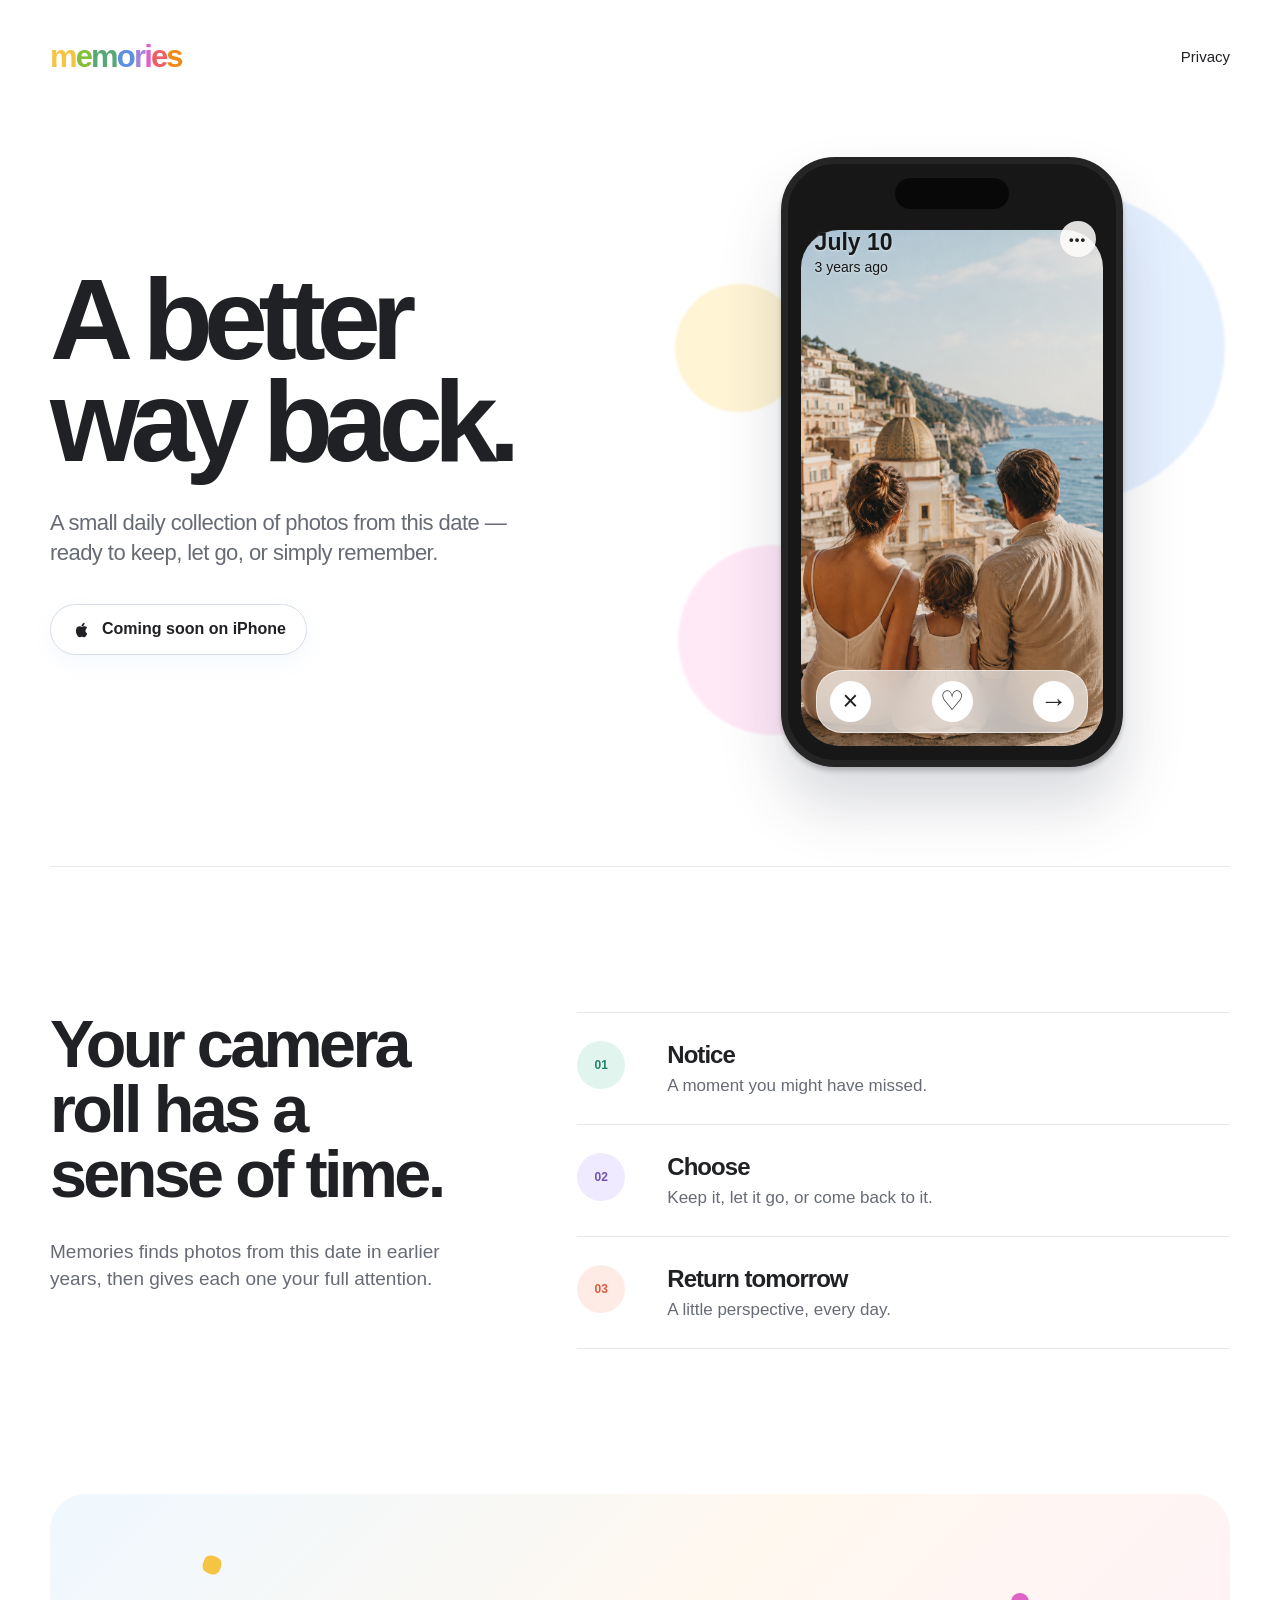
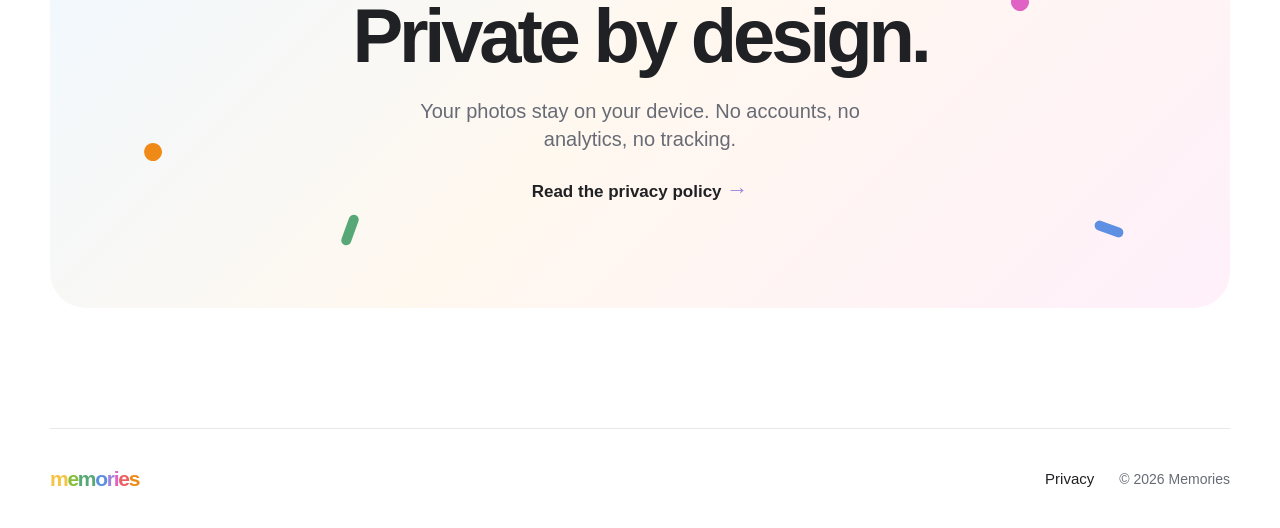
==== index.html @ 8d1397f8 "Publish Memories website" ====
<!doctype html>
<html lang="en">
  <head>
    <meta charset="utf-8" />
    <meta name="viewport" content="width=device-width, initial-scale=1" />
    <meta name="description" content="Memories brings photos from this date back into view, privately on your iPhone." />
    <title>Memories — A better way back</title>
    <link rel="stylesheet" href="styles.css" />
  </head>
  <body>
    <main>
      <nav class="nav shell" aria-label="Main navigation">
        <a class="wordmark" href="./" aria-label="Memories home"><span>m</span><span>e</span><span>m</span><span>o</span><span>r</span><span>i</span><span>e</span><span>s</span></a>
        <a class="nav-link" href="privacy/">Privacy</a>
      </nav>

      <section class="hero shell">
        <div class="hero-copy">
          <h1>A better<br />way back.</h1>
          <p>A small daily collection of photos from this date — ready to keep, let go, or simply remember.</p>
          <span class="coming-soon" aria-label="Coming soon on iPhone"><svg viewBox="0 0 24 24" aria-hidden="true"><path d="M16.7 13.1c0-2 1.7-3 1.8-3.1-1-1.4-2.5-1.6-3-1.6-1.3-.1-2.5.8-3.1.8-.7 0-1.6-.8-2.7-.8-1.4 0-2.7.8-3.4 2.1-1.5 2.6-.4 6.4 1 8.4.7 1 1.5 2.1 2.6 2 .9 0 1.3-.6 2.5-.6s1.5.6 2.5.6c1.1 0 1.8-1 2.5-2 .8-1.2 1.1-2.3 1.1-2.4-.1 0-2.1-.8-2.1-3.4ZM14.7 7.1c.6-.7 1-1.7.9-2.7-.9 0-2 .6-2.6 1.3-.6.6-1.1 1.6-1 2.6 1 .1 2-.5 2.7-1.2Z"/></svg>Coming soon on iPhone</span>
        </div>
        <div class="phone-stage" aria-label="Memories app preview">
          <div class="orbit orbit-blue"></div><div class="orbit orbit-pink"></div><div class="orbit orbit-yellow"></div>
          <div class="phone">
            <div class="island"></div>
            <div class="phone-ui"><p class="date">July 10</p><p class="years">3 years ago</p><button class="more" aria-label="More options">•••</button></div>
            <img src="assets/hero-memory.png" alt="A family looking over an Italian coastal town" />
            <div class="phone-actions"><span title="Let go">×</span><span title="Keep">♡</span><span title="Skip">→</span></div>
          </div>
        </div>
      </section>

      <section class="ritual shell">
        <div class="ritual-copy"><h2>Your camera roll has a sense of time.</h2><p>Memories finds photos from this date in earlier years, then gives each one your full attention.</p></div>
        <ol class="steps">
          <li><span class="step-dot aqua">01</span><div><strong>Notice</strong><p>A moment you might have missed.</p></div></li>
          <li><span class="step-dot purple">02</span><div><strong>Choose</strong><p>Keep it, let it go, or come back to it.</p></div></li>
          <li><span class="step-dot coral">03</span><div><strong>Return tomorrow</strong><p>A little perspective, every day.</p></div></li>
        </ol>
      </section>

      <section class="privacy-teaser shell"><div class="confetti" aria-hidden="true"><i></i><i></i><i></i><i></i><i></i></div><h2>Private by design.</h2><p>Your photos stay on your device. No accounts, no analytics, no tracking.</p><a class="text-link" href="privacy/">Read the privacy policy <span aria-hidden="true">→</span></a></section>
    </main>
    <footer class="shell"><a class="wordmark small" href="./" aria-label="Memories home"><span>m</span><span>e</span><span>m</span><span>o</span><span>r</span><span>i</span><span>e</span><span>s</span></a><a href="privacy/">Privacy</a><span>© 2026 Memories</span></footer>
  </body>
</html>
---- styles.css ----
:root{--ink:#202124;--muted:#676b75;--line:#e7e8ec;--paper:#fff;--red:#ec6063;--orange:#ef8a16;--yellow:#f6c443;--green:#85c03a;--aqua:#58a877;--blue:#5d8fe3;--purple:#a083db;--pink:#e062c4;--radius:28px}*{box-sizing:border-box}html{scroll-behavior:smooth}body{margin:0;background:var(--paper);color:var(--ink);font-family:-apple-system,BlinkMacSystemFont,"SF Pro Display","Helvetica Neue",Arial,sans-serif;-webkit-font-smoothing:antialiased}.shell{width:min(1180px,calc(100% - 48px));margin-inline:auto}.nav{height:112px;display:flex;align-items:center;justify-content:space-between}.wordmark{display:inline-flex;letter-spacing:-.06em;font-size:31px;font-weight:800;text-decoration:none;line-height:1}.wordmark span:nth-child(1){color:var(--yellow)}.wordmark span:nth-child(2){color:var(--green)}.wordmark span:nth-child(3){color:var(--aqua)}.wordmark span:nth-child(4){color:var(--blue)}.wordmark span:nth-child(5){color:var(--purple)}.wordmark span:nth-child(6){color:var(--pink)}.wordmark span:nth-child(7){color:var(--red)}.wordmark span:nth-child(8){color:var(--orange)}.nav-link,footer a{color:var(--ink);font-size:15px;text-decoration:none}.nav-link:hover,footer a:hover,.text-link:hover,.policy a:hover{text-decoration:underline}.hero{min-height:700px;display:grid;grid-template-columns:1.03fr .97fr;align-items:center;gap:32px;padding:30px 0 84px}.hero-copy h1{margin:0;font-size:clamp(72px,9vw,128px);letter-spacing:-.08em;line-height:.88;font-weight:700}.hero-copy p{max-width:510px;margin:36px 0;font-size:22px;line-height:1.35;letter-spacing:-.025em;color:var(--muted)}.coming-soon{display:inline-flex;align-items:center;gap:10px;padding:14px 20px;border:1px solid #d9dce4;border-radius:999px;font-size:16px;font-weight:600;box-shadow:0 8px 20px #5d8fe311}.coming-soon svg{width:21px;height:21px;fill:currentColor}.phone-stage{position:relative;height:640px;display:grid;place-items:center;isolation:isolate}.phone{position:relative;width:342px;height:610px;padding:66px 13px 14px;border:7px solid #252525;border-radius:54px;background:#171717;box-shadow:0 38px 62px #2a344a2e,0 4px 5px #0003;overflow:hidden;z-index:2}.island{position:absolute;z-index:3;top:14px;left:50%;width:114px;height:31px;border-radius:20px;transform:translateX(-50%);background:#080808}.phone-ui{position:absolute;z-index:3;top:65px;left:27px;color:#15171a;text-shadow:0 1px 3px #fff8}.date{font-size:23px;font-weight:700;margin:0}.years{font-size:14px;margin:3px 0}.more{position:absolute;left:245px;top:-8px;border:0;width:36px;height:36px;border-radius:50%;background:#fffdfcdd;color:#222;font-weight:700;letter-spacing:1px}.phone img{width:100%;height:100%;object-fit:cover;border-radius:38px}.phone-actions{position:absolute;display:flex;justify-content:space-between;align-items:center;left:28px;right:28px;bottom:27px;padding:10px 13px;border:1px solid #fff8;border-radius:26px;background:#ffffffa8;backdrop-filter:blur(16px)}.phone-actions span{display:grid;place-items:center;width:41px;height:41px;border-radius:50%;background:#fff;color:#222;font-size:27px;line-height:1}.orbit{position:absolute;border-radius:50%;filter:blur(1px);opacity:.78}.orbit-blue{width:310px;height:310px;background:#deecff;top:50px;right:5px}.orbit-pink{width:190px;height:190px;background:#ffe4f5;bottom:47px;left:5px}.orbit-yellow{width:128px;height:128px;background:#fff1c7;top:142px;left:2px}.ritual{padding:145px 0;display:grid;grid-template-columns:.78fr 1.22fr;gap:110px;border-top:1px solid var(--line)}h2{margin:0;letter-spacing:-.055em;font-size:clamp(42px,5.2vw,70px);line-height:.98}.ritual-copy p{max-width:420px;margin:30px 0 0;color:var(--muted);font-size:19px;line-height:1.45}.steps{display:grid;gap:0;margin:0;padding:0;list-style:none}.steps li{display:grid;grid-template-columns:70px 1fr;gap:20px;padding:28px 0;border-top:1px solid var(--line)}.steps li:last-child{border-bottom:1px solid var(--line)}.step-dot{display:grid;place-items:center;width:48px;height:48px;border-radius:50%;font-size:12px;font-weight:700}.aqua{background:#e1f5ee;color:#21846a}.purple{background:#efeaff;color:#7152b0}.coral{background:#ffebe6;color:#d85c3d}.steps strong{font-size:24px;letter-spacing:-.04em}.steps p{margin:7px 0 0;color:var(--muted);font-size:17px}.privacy-teaser{position:relative;overflow:hidden;margin-bottom:120px;padding:105px 10%;text-align:center;border-radius:36px;background:linear-gradient(135deg,#eff8ff 0%,#fff8ef 48%,#fff0fa 100%)}.privacy-teaser h2{font-size:clamp(46px,6vw,76px)}.privacy-teaser p{position:relative;z-index:1;max-width:500px;margin:24px auto;color:var(--muted);font-size:20px;line-height:1.4}.text-link{position:relative;z-index:1;color:var(--ink);font-size:17px;font-weight:650;text-decoration:none}.text-link span{color:var(--purple);font-size:22px}.confetti i{position:absolute;width:18px;height:18px;border-radius:7px;transform:rotate(20deg)}.confetti i:nth-child(1){background:var(--yellow);top:15%;left:13%}.confetti i:nth-child(2){background:var(--pink);top:24%;right:17%;border-radius:50%}.confetti i:nth-child(3){background:var(--aqua);bottom:15%;left:25%;width:10px;height:32px}.confetti i:nth-child(4){background:var(--blue);right:9%;bottom:18%;width:30px;height:10px}.confetti i:nth-child(5){background:var(--orange);top:60%;left:8%;border-radius:50%}footer{display:flex;align-items:center;gap:25px;min-height:100px;border-top:1px solid var(--line);color:var(--muted);font-size:14px}footer .small{font-size:21px;margin-right:auto}.privacy-page{background:linear-gradient(130deg,#fff 0%,#fff 42%,#fbfdff 80%,#fff9fd 100%)}.policy{max-width:800px}.policy .nav{height:114px;border-bottom:1px solid var(--line)}.policy-intro{padding:110px 0 72px;border-bottom:1px solid var(--line)}.updated{margin:0 0 19px;color:var(--blue);font-size:14px;font-weight:600}.policy-intro h1{margin:0;letter-spacing:-.07em;font-size:clamp(58px,8vw,92px);line-height:.94}.policy-intro>p:last-child{max-width:570px;margin:28px 0 0;font-size:23px;line-height:1.35;color:var(--muted);letter-spacing:-.025em}.policy article{padding:34px 0 72px}.policy article section{padding:44px 0;border-bottom:1px solid var(--line)}.policy article h2{font-size:32px;letter-spacing:-.045em}.policy article p{max-width:680px;margin:17px 0 0;color:#515661;font-size:17px;line-height:1.62}.policy-end{padding-bottom:75px;margin:0;color:var(--muted);font-size:16px}.policy a{color:var(--blue)}.privacy-page footer{max-width:1180px}
@media (max-width:760px){.shell{width:min(100% - 34px,600px)}.nav{height:84px}.wordmark{font-size:27px}.hero{grid-template-columns:1fr;padding-top:42px;gap:12px;min-height:auto}.hero-copy h1{font-size:clamp(65px,19vw,100px)}.hero-copy p{margin:28px 0;font-size:19px}.phone-stage{height:520px}.phone{transform:scale(.79);transform-origin:center}.ritual{padding:95px 0;grid-template-columns:1fr;gap:55px}.privacy-teaser{padding:72px 25px;margin-bottom:75px;border-radius:26px}.confetti i{transform:scale(.75)}footer{min-height:130px;flex-wrap:wrap;gap:16px}.policy .nav{height:84px}.policy-intro{padding:70px 0 52px}.policy-intro>p:last-child{font-size:20px}.policy article{padding-top:12px}.policy article section{padding:33px 0}.policy article h2{font-size:28px}.policy article p{font-size:16px}.privacy-page footer{width:min(100% - 34px,600px)}}
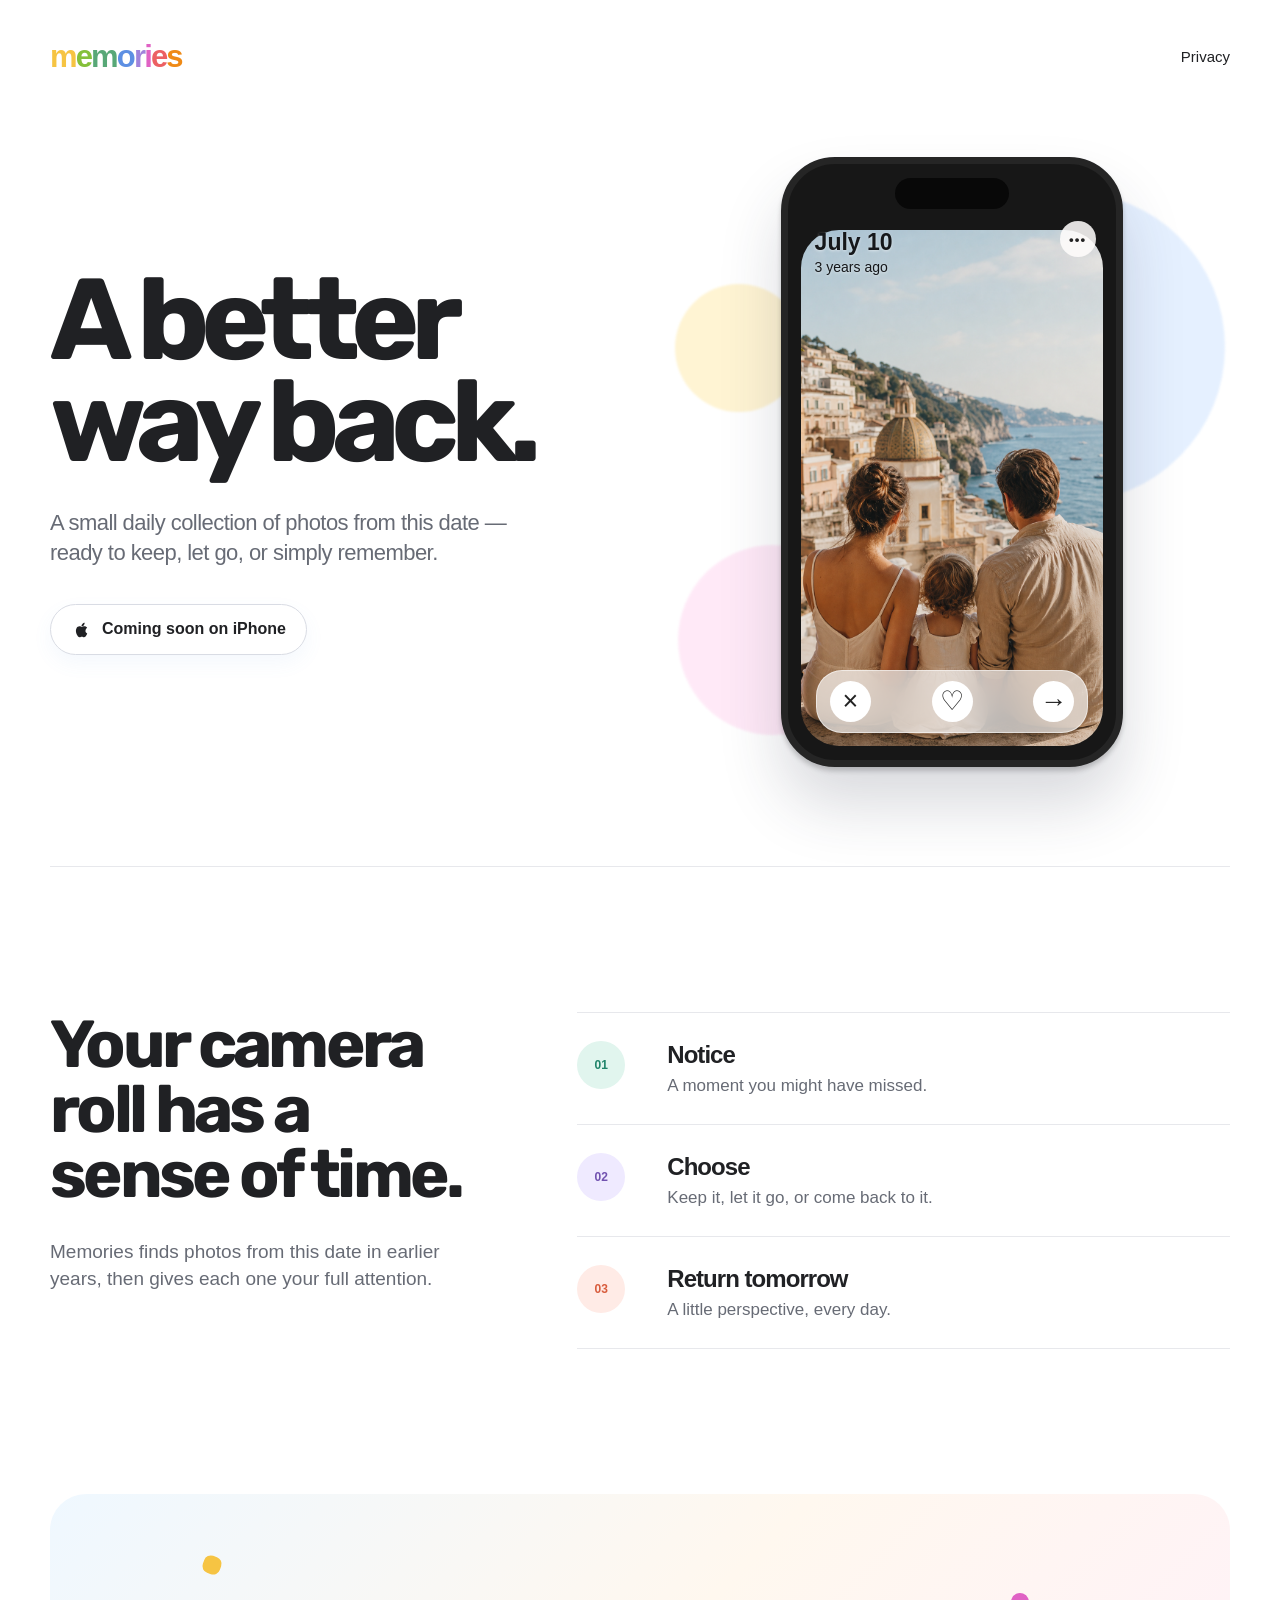
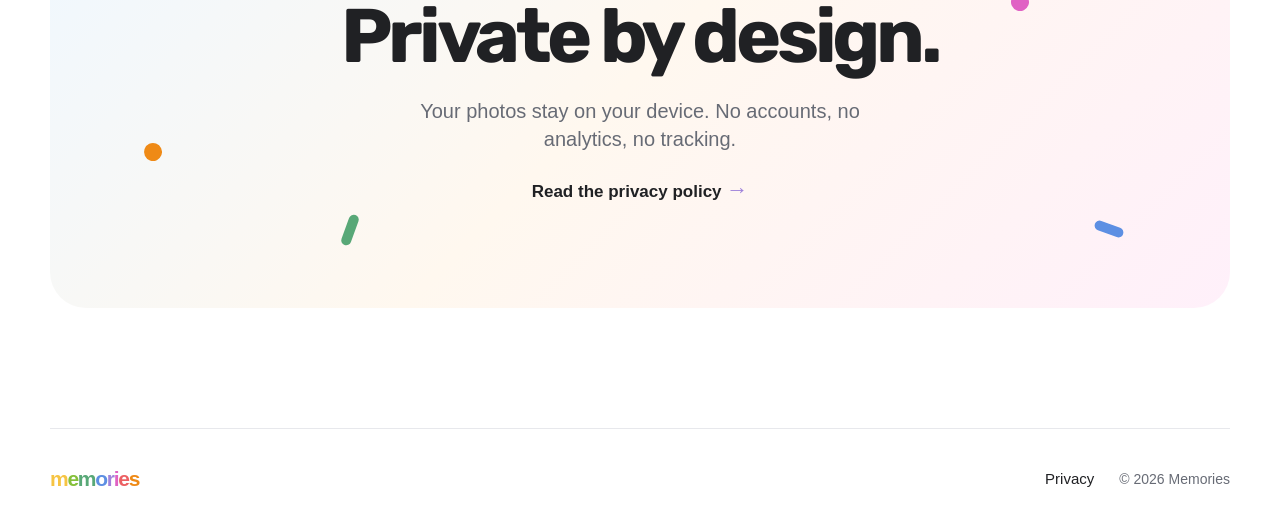
==== commit 3b3fc086: "Use Rubik for display typography" ====
--- a/index.html
+++ b/index.html
@@ -6,6 +6,7 @@
     <meta name="description" content="Memories brings photos from this date back into view, privately on your iPhone." />
     <title>Memories — A better way back</title>
     <link rel="stylesheet" href="styles.css" />
+    <link rel="stylesheet" href="rubik.css" />
   </head>
   <body>
     <main>
--- a/rubik.css
+++ b/rubik.css
@@ -0,0 +1,25 @@
+@font-face {
+  font-family: "Rubik";
+  src: url("assets/fonts/rubik-600.ttf") format("truetype");
+  font-style: normal;
+  font-weight: 600;
+  font-display: swap;
+}
+
+@font-face {
+  font-family: "Rubik";
+  src: url("assets/fonts/rubik-700.ttf") format("truetype");
+  font-style: normal;
+  font-weight: 700;
+  font-display: swap;
+}
+
+.hero-copy h1,
+h2,
+.policy-intro h1 {
+  font-family: "Rubik", -apple-system, BlinkMacSystemFont, "Helvetica Neue", Arial, sans-serif;
+  font-weight: 700;
+}
+
+.hero-copy h1 { letter-spacing: -0.075em; }
+.policy-intro h1 { letter-spacing: -0.065em; }
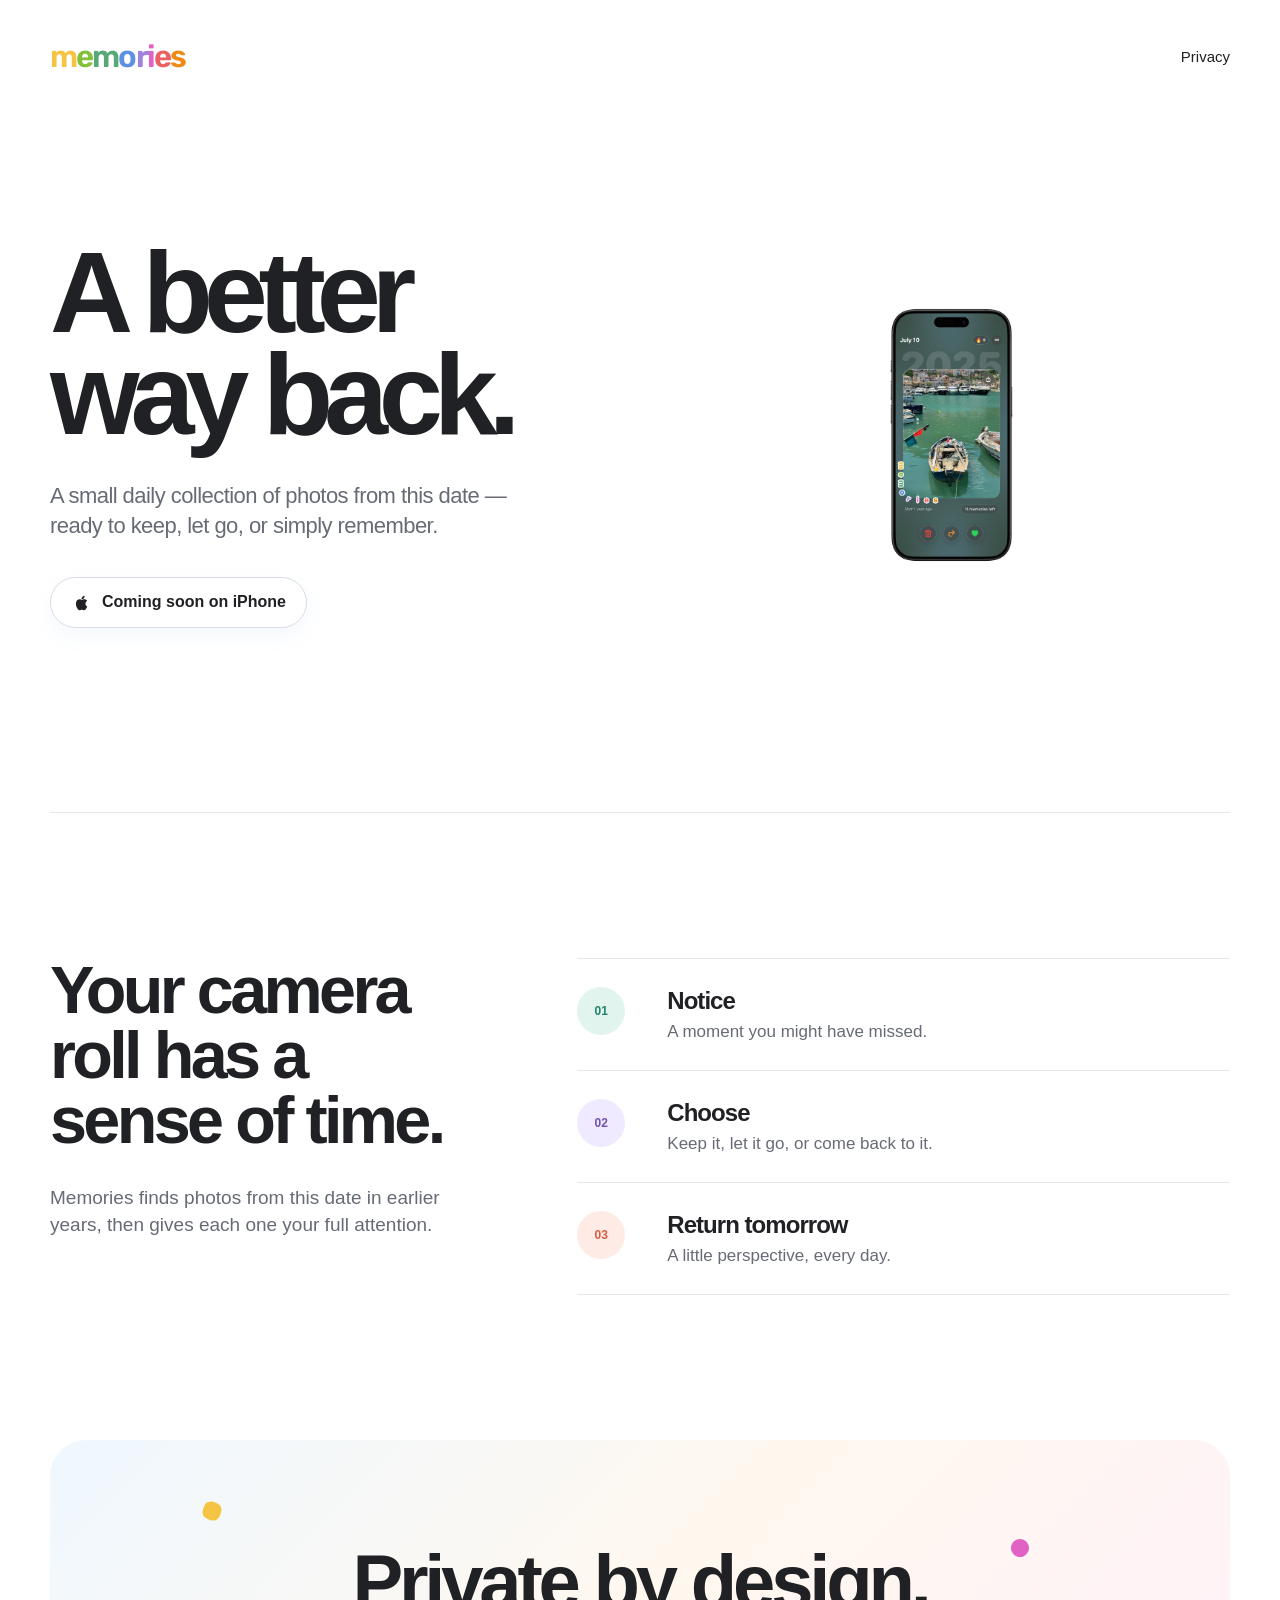
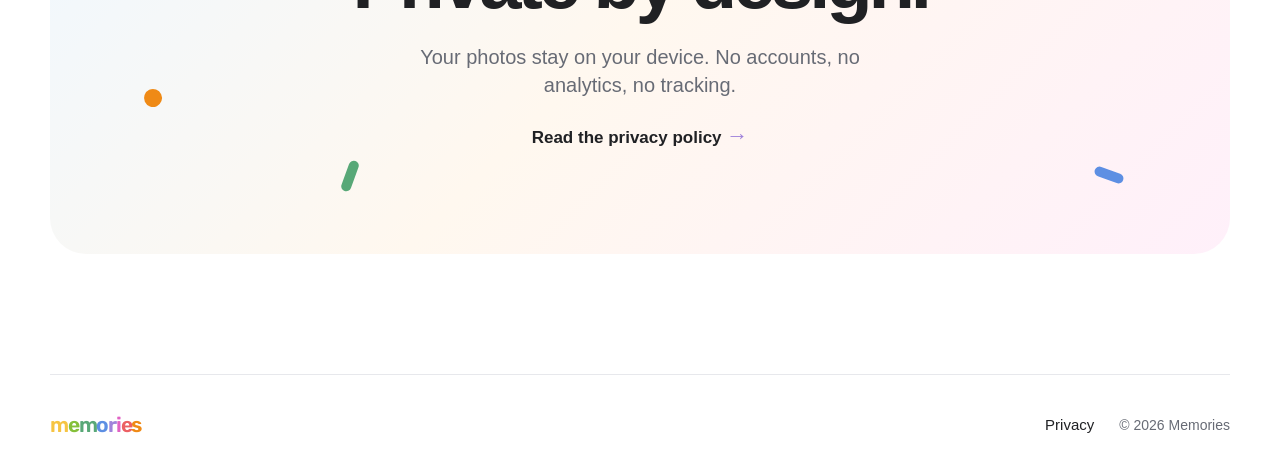
==== commit 8138a6db: "Use real Memories app screenshot in hero" ====
--- a/index.html
+++ b/index.html
@@ -7,6 +7,7 @@
     <title>Memories — A better way back</title>
     <link rel="stylesheet" href="styles.css" />
     <link rel="stylesheet" href="rubik.css" />
+    <link rel="stylesheet" href="screenshot.css" />
   </head>
   <body>
     <main>
@@ -21,15 +22,7 @@
           <p>A small daily collection of photos from this date — ready to keep, let go, or simply remember.</p>
           <span class="coming-soon" aria-label="Coming soon on iPhone"><svg viewBox="0 0 24 24" aria-hidden="true"><path d="M16.7 13.1c0-2 1.7-3 1.8-3.1-1-1.4-2.5-1.6-3-1.6-1.3-.1-2.5.8-3.1.8-.7 0-1.6-.8-2.7-.8-1.4 0-2.7.8-3.4 2.1-1.5 2.6-.4 6.4 1 8.4.7 1 1.5 2.1 2.6 2 .9 0 1.3-.6 2.5-.6s1.5.6 2.5.6c1.1 0 1.8-1 2.5-2 .8-1.2 1.1-2.3 1.1-2.4-.1 0-2.1-.8-2.1-3.4ZM14.7 7.1c.6-.7 1-1.7.9-2.7-.9 0-2 .6-2.6 1.3-.6.6-1.1 1.6-1 2.6 1 .1 2-.5 2.7-1.2Z"/></svg>Coming soon on iPhone</span>
         </div>
-        <div class="phone-stage" aria-label="Memories app preview">
-          <div class="orbit orbit-blue"></div><div class="orbit orbit-pink"></div><div class="orbit orbit-yellow"></div>
-          <div class="phone">
-            <div class="island"></div>
-            <div class="phone-ui"><p class="date">July 10</p><p class="years">3 years ago</p><button class="more" aria-label="More options">•••</button></div>
-            <img src="assets/hero-memory.png" alt="A family looking over an Italian coastal town" />
-            <div class="phone-actions"><span title="Let go">×</span><span title="Keep">♡</span><span title="Skip">→</span></div>
-          </div>
-        </div>
+        <img class="app-screenshot" src="assets/memories-app.png" alt="The Memories app showing a photo from a past July 10" />
       </section>
 
       <section class="ritual shell">
--- a/rubik.css
+++ b/rubik.css
@@ -14,12 +14,7 @@
   font-display: swap;
 }
 
-.hero-copy h1,
-h2,
-.policy-intro h1 {
+.wordmark {
   font-family: "Rubik", -apple-system, BlinkMacSystemFont, "Helvetica Neue", Arial, sans-serif;
-  font-weight: 700;
+  font-weight: 600;
 }
-
-.hero-copy h1 { letter-spacing: -0.075em; }
-.policy-intro h1 { letter-spacing: -0.065em; }
--- a/screenshot.css
+++ b/screenshot.css
@@ -0,0 +1,12 @@
+.app-screenshot {
+  display: block;
+  width: min(100%, 600px);
+  height: auto;
+  margin: 0 auto;
+}
+
+@media (max-width: 760px) {
+  .app-screenshot {
+    width: min(100%, 440px);
+  }
+}
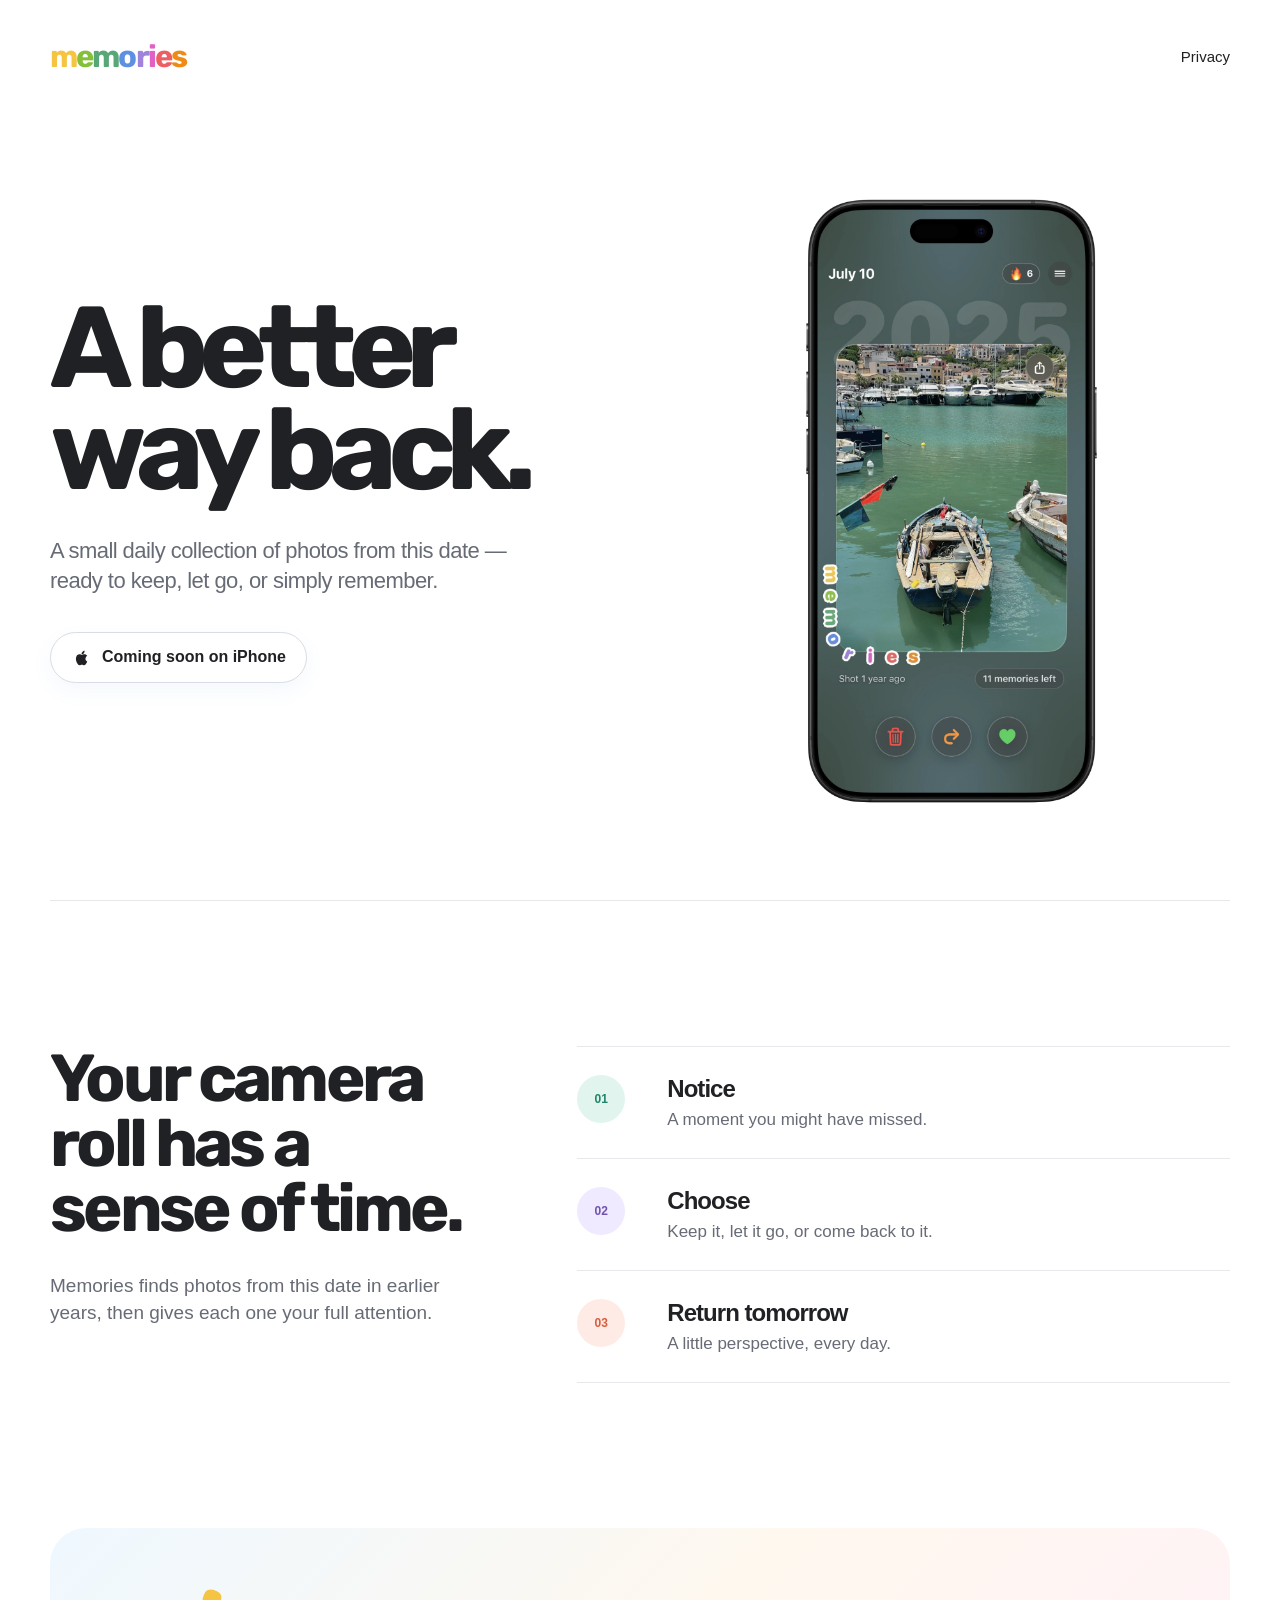
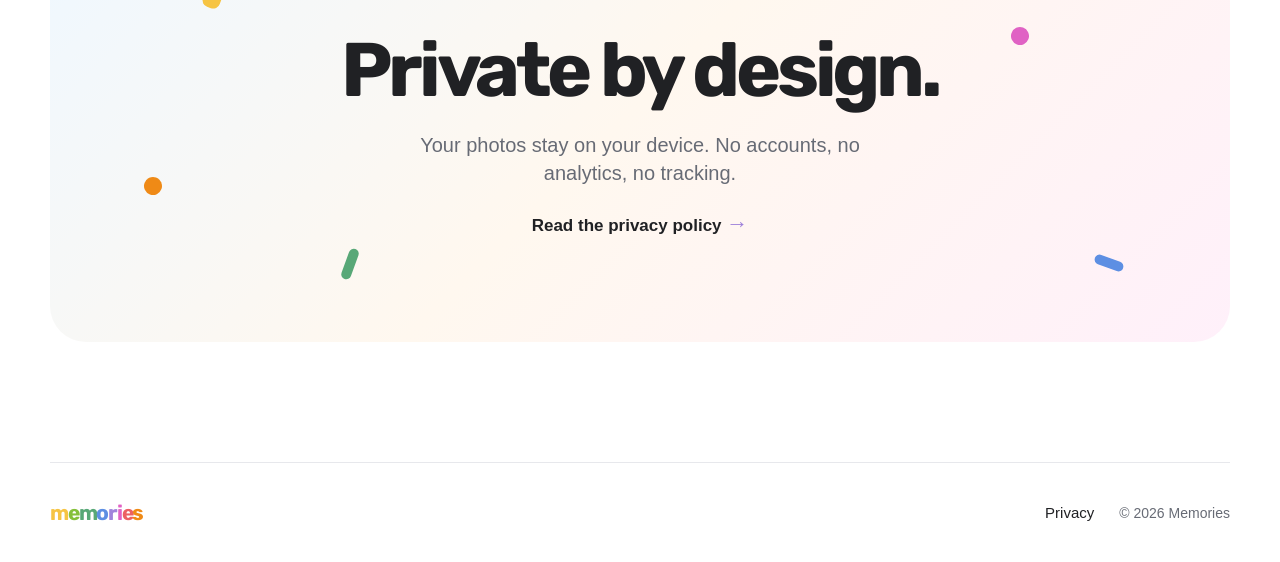
==== commit a8e26ae1: "Optimize hero image and fit desktop hero within viewport" ====
--- a/index.html
+++ b/index.html
@@ -7,7 +7,7 @@
     <title>Memories — A better way back</title>
     <link rel="stylesheet" href="styles.css" />
     <link rel="stylesheet" href="rubik.css" />
-    <link rel="stylesheet" href="screenshot.css" />
+    <link rel="stylesheet" href="screenshot.css?v=2" />
   </head>
   <body>
     <main>
@@ -22,7 +22,14 @@
           <p>A small daily collection of photos from this date — ready to keep, let go, or simply remember.</p>
           <span class="coming-soon" aria-label="Coming soon on iPhone"><svg viewBox="0 0 24 24" aria-hidden="true"><path d="M16.7 13.1c0-2 1.7-3 1.8-3.1-1-1.4-2.5-1.6-3-1.6-1.3-.1-2.5.8-3.1.8-.7 0-1.6-.8-2.7-.8-1.4 0-2.7.8-3.4 2.1-1.5 2.6-.4 6.4 1 8.4.7 1 1.5 2.1 2.6 2 .9 0 1.3-.6 2.5-.6s1.5.6 2.5.6c1.1 0 1.8-1 2.5-2 .8-1.2 1.1-2.3 1.1-2.4-.1 0-2.1-.8-2.1-3.4ZM14.7 7.1c.6-.7 1-1.7.9-2.7-.9 0-2 .6-2.6 1.3-.6.6-1.1 1.6-1 2.6 1 .1 2-.5 2.7-1.2Z"/></svg>Coming soon on iPhone</span>
         </div>
-        <img class="app-screenshot" src="assets/memories-app.png" alt="The Memories app showing a photo from a past July 10" />
+        <img
+          class="app-screenshot"
+          src="assets/memories-app-1600.webp"
+          width="2300"
+          height="3400"
+          fetchpriority="high"
+          alt="The Memories app showing a photo from a past July 10"
+        />
       </section>
 
       <section class="ritual shell">
--- a/rubik.css
+++ b/rubik.css
@@ -14,7 +14,10 @@
   font-display: swap;
 }
 
-.wordmark {
+.wordmark,
+.hero-copy h1,
+h2,
+.policy-intro h1 {
   font-family: "Rubik", -apple-system, BlinkMacSystemFont, "Helvetica Neue", Arial, sans-serif;
-  font-weight: 600;
+  font-weight: 700;
 }
--- a/screenshot.css
+++ b/screenshot.css
@@ -10,3 +10,18 @@
     width: min(100%, 440px);
   }
 }
+
+@media (min-width: 761px) {
+  .hero {
+    min-height: 0;
+    padding-top: 0;
+    padding-bottom: 32px;
+  }
+
+  .app-screenshot {
+    width: auto;
+    max-width: 100%;
+    max-height: calc(100svh - 144px);
+    object-fit: contain;
+  }
+}
